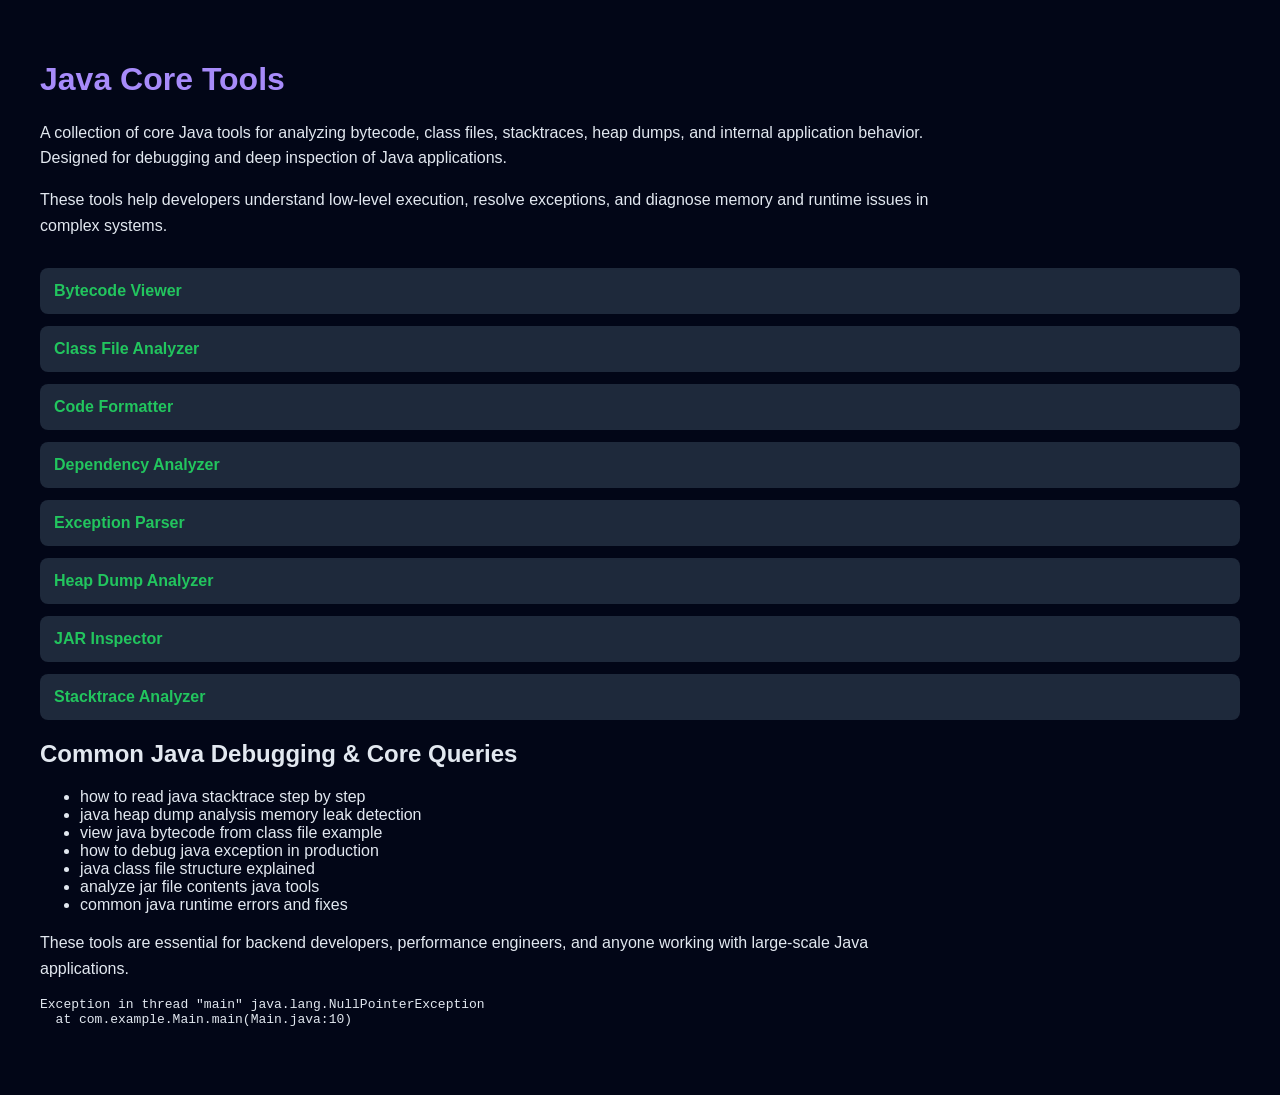
==== index.html @ e206b349 "Initial commit" ====
<!DOCTYPE html>
<html lang="en">
<head>
  <meta charset="UTF-8">
  <title>Java Core Tools – Bytecode, Stacktrace & Debugging Analysis</title>
  <meta name="viewport" content="width=device-width, initial-scale=1.0">

  <!-- Google verification -->
  <meta name="google-site-verification" content="QMAlZVgw_jsHfCVlnfvifbkMZy5CKnLXh7m65vo1kLM" />

  <!-- SEO -->
  <meta name="description" content="Java core tools for analyzing bytecode, class files, stacktraces, heap dumps, dependencies, and debugging exceptions in Java applications.">
  <meta name="keywords" content="java debugging tools, java bytecode viewer, stacktrace analyzer java, heap dump analyzer java, java jar inspector, java exception parser">

  <!-- AdSense -->
  <meta name="google-adsense-account" content="ca-pub-XXXXXXXXXXXXXXXX">

  <!-- Open Graph -->
  <meta property="og:title" content="Java Core Tools – Debugging & Internal Analysis">
  <meta property="og:description" content="Analyze Java bytecode, stacktraces, heap dumps, and exceptions.">
  <meta property="og:type" content="website">

  <style>
    body {
      font-family: Arial, sans-serif;
      background: #020617;
      color: #e2e8f0;
      margin: 0;
      padding: 40px;
    }
    h1 {
      color: #a78bfa;
    }
    p {
      max-width: 900px;
      line-height: 1.6;
    }
    .tools {
      margin-top: 30px;
    }
    .tool {
      background: #1e293b;
      padding: 14px;
      margin-bottom: 12px;
      border-radius: 8px;
      transition: 0.2s;
    }
    .tool:hover {
      background: #334155;
    }
    a {
      color: #22c55e;
      text-decoration: none;
      font-weight: bold;
    }
    a:hover {
      text-decoration: underline;
    }
  </style>
</head>
<body>

  <h1>Java Core Tools</h1>

  <p>
    A collection of core Java tools for analyzing bytecode, class files, stacktraces,
    heap dumps, and internal application behavior. Designed for debugging and deep inspection
    of Java applications.
  </p>

  <p>
    These tools help developers understand low-level execution, resolve exceptions,
    and diagnose memory and runtime issues in complex systems.
  </p>

  <div class="tools">

    <div class="tool"><a href="./java_bytecode_viewer/">Bytecode Viewer</a></div>
    <div class="tool"><a href="./java_class_file_analyzer/">Class File Analyzer</a></div>
    <div class="tool"><a href="./java_code_formatter/">Code Formatter</a></div>
    <div class="tool"><a href="./java_dependency_analyzer/">Dependency Analyzer</a></div>
    <div class="tool"><a href="./java_exception_parser/">Exception Parser</a></div>
    <div class="tool"><a href="./java_heap_dump_analyzer/">Heap Dump Analyzer</a></div>
    <div class="tool"><a href="./java_jar_inspector/">JAR Inspector</a></div>
    <div class="tool"><a href="./java_stacktrace_analyzer/">Stacktrace Analyzer</a></div>

  </div>

  <!-- SEO LONG TAIL -->
  <h2>Common Java Debugging & Core Queries</h2>

  <ul>
    <li>how to read java stacktrace step by step</li>
    <li>java heap dump analysis memory leak detection</li>
    <li>view java bytecode from class file example</li>
    <li>how to debug java exception in production</li>
    <li>java class file structure explained</li>
    <li>analyze jar file contents java tools</li>
    <li>common java runtime errors and fixes</li>
  </ul>

  <p>
    These tools are essential for backend developers, performance engineers,
    and anyone working with large-scale Java applications.
  </p>

  <!-- snippet SEO -->
  <pre>
Exception in thread "main" java.lang.NullPointerException
  at com.example.Main.main(Main.java:10)
  </pre>

</body>
</html>
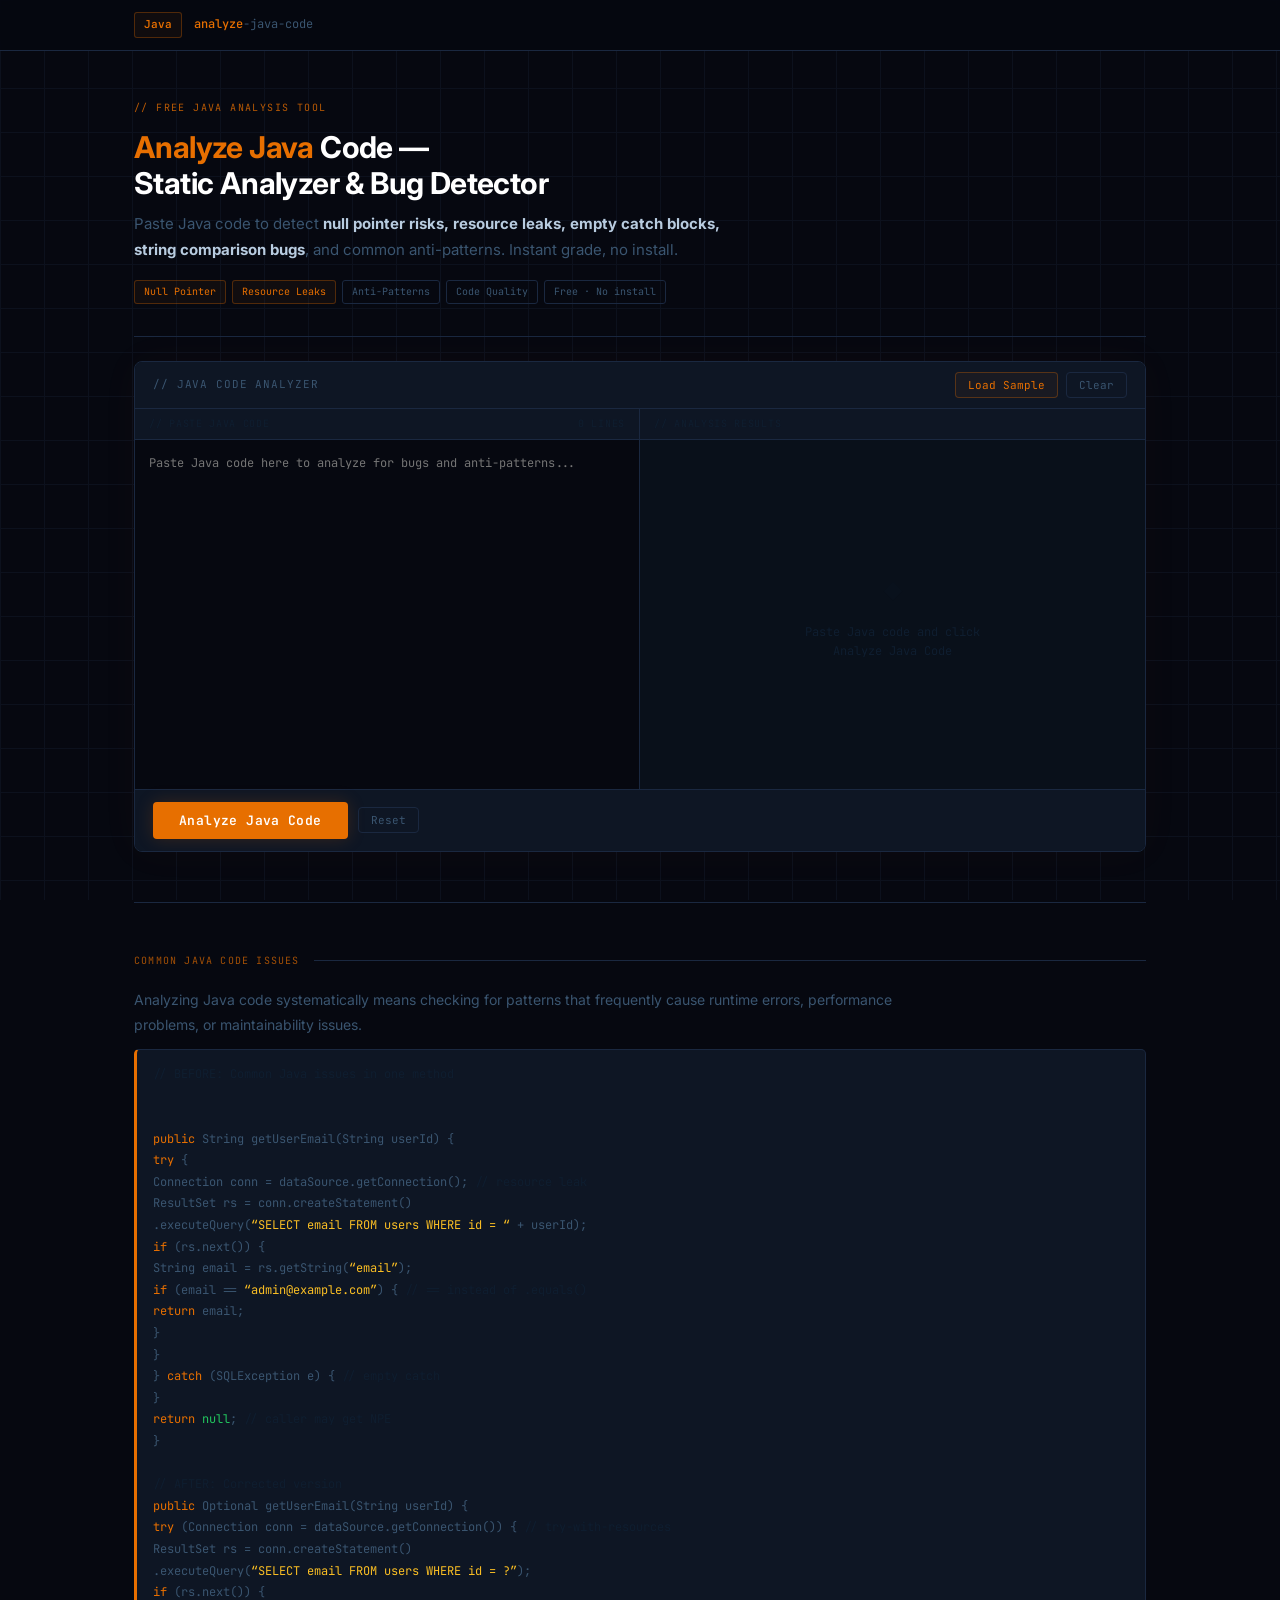
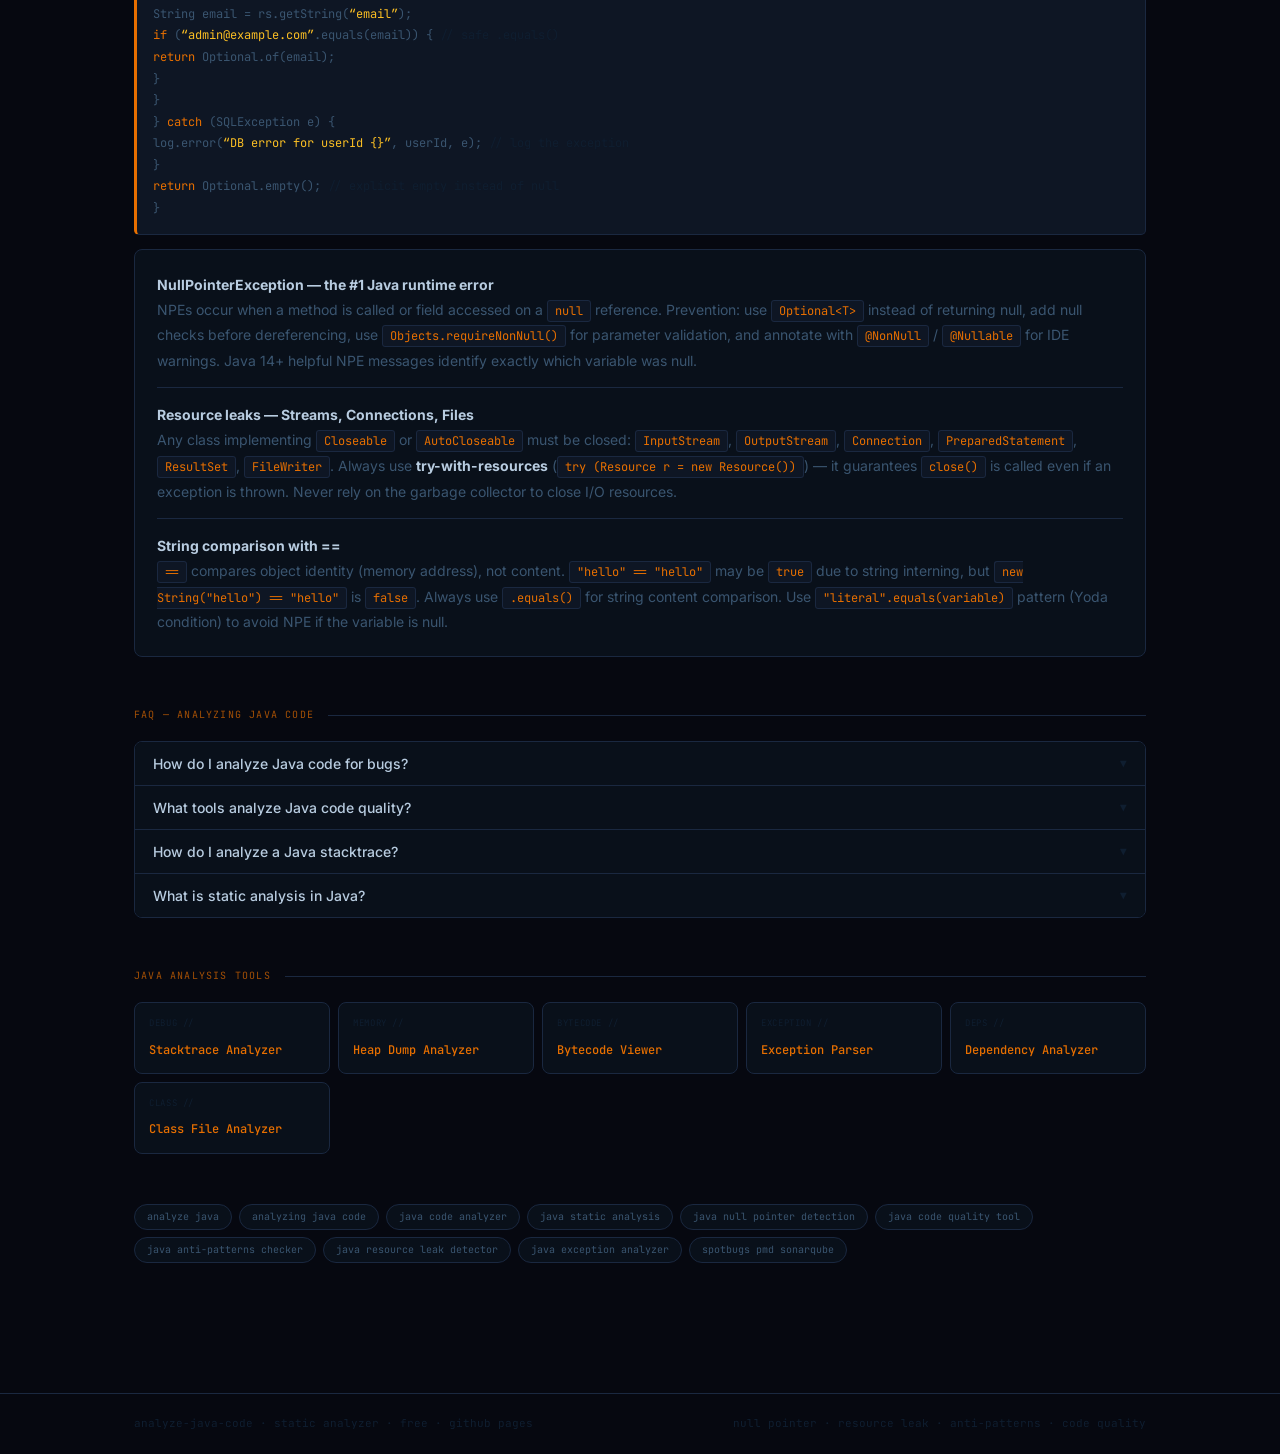
==== commit ed9bd9c0: "Actualizar index.html" ====
--- a/index.html
+++ b/index.html
@@ -1,114 +1,1109 @@
 <!DOCTYPE html>
+
 <html lang="en">
 <head>
-  <meta charset="UTF-8">
-  <title>Java Core Tools – Bytecode, Stacktrace & Debugging Analysis</title>
-  <meta name="viewport" content="width=device-width, initial-scale=1.0">
-
-  <!-- Google verification -->
-  <meta name="google-site-verification" content="QMAlZVgw_jsHfCVlnfvifbkMZy5CKnLXh7m65vo1kLM" />
-
-  <!-- SEO -->
-  <meta name="description" content="Java core tools for analyzing bytecode, class files, stacktraces, heap dumps, dependencies, and debugging exceptions in Java applications.">
-  <meta name="keywords" content="java debugging tools, java bytecode viewer, stacktrace analyzer java, heap dump analyzer java, java jar inspector, java exception parser">
-
-  <!-- AdSense -->
-  <meta name="google-adsense-account" content="ca-pub-XXXXXXXXXXXXXXXX">
-
-  <!-- Open Graph -->
-  <meta property="og:title" content="Java Core Tools – Debugging & Internal Analysis">
-  <meta property="og:description" content="Analyze Java bytecode, stacktraces, heap dumps, and exceptions.">
-  <meta property="og:type" content="website">
-
-  <style>
-    body {
-      font-family: Arial, sans-serif;
-      background: #020617;
-      color: #e2e8f0;
-      margin: 0;
-      padding: 40px;
+<meta charset="UTF-8">
+<meta name="viewport" content="width=device-width, initial-scale=1.0">
+<meta name="google-site-verification" content="PkLa_ViOo6FAHpvh8SacceMb95o9tePRdrqLNBz9X1M" />
+<meta name="robots" content="index, follow">
+
+<title>Analyze Java Code – Free Java Static Code Analyzer &amp; Debugger Tool</title>
+
+<meta name="description" content="Free Java code analyzer. Paste Java code to detect null pointer risks, resource leaks, common anti-patterns, missing exception handling, and code quality issues. Instant analysis, no install required.">
+
+<meta name="keywords" content="analyze java, analyzing java code, java code analyzer, java static analysis tool, java code quality checker, java null pointer detection, java anti-patterns, java code review tool, java exception analyzer, java stacktrace analyzer">
+
+<link rel="canonical" href="https://franrivalbigprojects.github.io/java-core-tools/">
+
+<meta property="og:title" content="Analyze Java Code – Free Java Static Analyzer">
+<meta property="og:description" content="Paste Java code to detect null pointer risks, resource leaks, missing exception handling, and anti-patterns. Free, no install.">
+<meta property="og:type" content="website">
+
+<link rel="preconnect" href="https://fonts.googleapis.com">
+<link rel="preconnect" href="https://fonts.gstatic.com" crossorigin>
+<link href="https://fonts.googleapis.com/css2?family=JetBrains+Mono:wght@400;500;600&family=Inter:wght@400;500;600;700&display=swap" rel="stylesheet">
+
+<style>
+:root {
+  --bg: #060810;
+  --surface: #09101a;
+  --surface2: #0e1624;
+  --border: #141e30;
+  --border2: #1a2840;
+  --java: #e76f00;
+  --java-dim: rgba(231,111,0,0.12);
+  --java-dim2: rgba(231,111,0,0.05);
+  --java-glow: rgba(231,111,0,0.18);
+  --green: #22c55e;
+  --green-dim: rgba(34,197,94,0.1);
+  --green-dim2: rgba(34,197,94,0.05);
+  --red: #f87171;
+  --red-dim: rgba(248,113,113,0.1);
+  --yellow: #fbbf24;
+  --yellow-dim: rgba(251,191,36,0.08);
+  --blue: #60a5fa;
+  --blue-dim: rgba(96,165,250,0.08);
+  --text: #b8cce0;
+  --text-muted: #3a5570;
+  --text-dim: #0f1e30;
+  --mono: 'JetBrains Mono', monospace;
+  --sans: 'Inter', sans-serif;
+  --r: 8px;
+}
+
+* { box-sizing: border-box; margin: 0; padding: 0; }
+
+body {
+  font-family: var(--sans);
+  background: var(--bg);
+  color: var(--text);
+  min-height: 100vh;
+  line-height: 1.6;
+}
+
+body::after {
+  content: "";
+  position: fixed;
+  inset: 0;
+  background-image:
+    linear-gradient(var(--border) 1px, transparent 1px),
+    linear-gradient(90deg, var(--border) 1px, transparent 1px);
+  background-size: 44px 44px;
+  opacity: 0.45;
+  pointer-events: none;
+  z-index: 0;
+}
+
+header {
+  border-bottom: 1px solid var(--border2);
+  position: sticky;
+  top: 0;
+  z-index: 100;
+  background: rgba(6,8,16,0.96);
+  backdrop-filter: blur(12px);
+}
+
+.header-inner {
+  max-width: 1060px;
+  margin: 0 auto;
+  padding: 0 24px;
+  height: 50px;
+  display: flex;
+  align-items: center;
+  gap: 12px;
+  position: relative;
+  z-index: 1;
+}
+
+.logo-pill {
+  font-family: var(--mono);
+  font-size: 11px;
+  font-weight: 600;
+  color: var(--java);
+  background: var(--java-dim2);
+  border: 1px solid rgba(231,111,0,0.3);
+  border-radius: 3px;
+  padding: 3px 9px;
+}
+
+.logo-text {
+  font-family: var(--mono);
+  font-size: 12px;
+  color: var(--text-muted);
+}
+
+.logo-text strong { color: var(--java); font-weight: 500; }
+
+.wrapper {
+  max-width: 1060px;
+  margin: 0 auto;
+  padding: 0 24px 80px;
+  position: relative;
+  z-index: 1;
+}
+
+/* HERO */
+.hero {
+  padding: 48px 0 32px;
+  border-bottom: 1px solid var(--border2);
+  margin-bottom: 24px;
+}
+
+.hero-eyebrow {
+  font-family: var(--mono);
+  font-size: 10px;
+  letter-spacing: 0.14em;
+  text-transform: uppercase;
+  color: var(--java);
+  margin-bottom: 12px;
+  opacity: 0.8;
+}
+
+h1 {
+  font-size: clamp(22px, 3.2vw, 30px);
+  font-weight: 700;
+  color: #fff;
+  margin-bottom: 10px;
+  letter-spacing: -0.02em;
+  line-height: 1.2;
+}
+
+h1 em { font-style: normal; color: var(--java); }
+
+.hero-sub {
+  font-size: 15px;
+  color: var(--text-muted);
+  max-width: 620px;
+  line-height: 1.75;
+  margin-bottom: 16px;
+}
+
+.hero-sub strong { color: var(--text); }
+
+.pill-row { display: flex; flex-wrap: wrap; gap: 6px; }
+
+.pill {
+  font-family: var(--mono);
+  font-size: 10px;
+  padding: 3px 9px;
+  border-radius: 3px;
+  border: 1px solid;
+}
+
+.pill-j  { color: var(--java); background: var(--java-dim2); border-color: rgba(231,111,0,0.3); }
+.pill-dim { color: var(--text-muted); border-color: var(--border2); }
+
+/* TOOL */
+.tool-shell {
+  background: var(--surface);
+  border: 1px solid var(--border2);
+  border-radius: var(--r);
+  overflow: hidden;
+  margin-bottom: 18px;
+  box-shadow: 0 0 40px rgba(231,111,0,0.04);
+}
+
+.tool-topbar {
+  background: var(--surface2);
+  border-bottom: 1px solid var(--border2);
+  padding: 10px 18px;
+  display: flex;
+  align-items: center;
+  justify-content: space-between;
+  flex-wrap: wrap;
+  gap: 8px;
+}
+
+.topbar-label {
+  font-family: var(--mono);
+  font-size: 11px;
+  color: var(--text-muted);
+  text-transform: uppercase;
+  letter-spacing: 0.08em;
+}
+
+.btn-sm {
+  font-family: var(--mono);
+  font-size: 11px;
+  padding: 5px 12px;
+  border-radius: 4px;
+  cursor: pointer;
+  border: 1px solid;
+  transition: opacity 0.15s;
+  background: transparent;
+}
+
+.btn-sm:hover { opacity: 0.75; }
+.btn-ghost { color: var(--text-muted); border-color: var(--border2); }
+.btn-java  { color: var(--java); border-color: rgba(231,111,0,0.3); background: var(--java-dim2); }
+
+/* SPLIT */
+.editor-split {
+  display: grid;
+  grid-template-columns: 1fr 1fr;
+  min-height: 380px;
+}
+
+.pane-left {
+  border-right: 1px solid var(--border2);
+  display: flex;
+  flex-direction: column;
+}
+
+.pane-head {
+  font-family: var(--mono);
+  font-size: 10px;
+  text-transform: uppercase;
+  letter-spacing: 0.07em;
+  color: var(--text-dim);
+  padding: 7px 14px;
+  border-bottom: 1px solid var(--border2);
+  background: var(--surface2);
+  display: flex;
+  justify-content: space-between;
+}
+
+.java-textarea {
+  flex: 1;
+  width: 100%;
+  min-height: 330px;
+  padding: 14px;
+  font-family: var(--mono);
+  font-size: 12px;
+  line-height: 1.65;
+  background: var(--bg);
+  border: none;
+  color: var(--text);
+  resize: none;
+  tab-size: 4;
+}
+
+.java-textarea:focus { outline: none; }
+
+.pane-right {
+  display: flex;
+  flex-direction: column;
+  overflow: hidden;
+}
+
+#resultsPane {
+  flex: 1;
+  padding: 12px;
+  overflow-y: auto;
+  min-height: 330px;
+}
+
+.idle-msg {
+  display: flex;
+  flex-direction: column;
+  align-items: center;
+  justify-content: center;
+  height: 100%;
+  min-height: 300px;
+  font-family: var(--mono);
+  font-size: 12px;
+  color: var(--text-dim);
+  text-align: center;
+  gap: 8px;
+}
+
+/* ACTION BAR */
+.action-bar {
+  padding: 12px 18px;
+  border-top: 1px solid var(--border2);
+  background: var(--surface2);
+  display: flex;
+  gap: 10px;
+  align-items: center;
+}
+
+.btn-analyze {
+  padding: 10px 26px;
+  font-family: var(--mono);
+  font-size: 13px;
+  font-weight: 600;
+  background: var(--java);
+  color: #fff;
+  border: none;
+  border-radius: 4px;
+  cursor: pointer;
+  letter-spacing: 0.03em;
+  transition: opacity 0.15s, box-shadow 0.15s;
+  box-shadow: 0 0 18px var(--java-glow);
+}
+
+.btn-analyze:hover { opacity: 0.87; box-shadow: 0 0 26px rgba(231,111,0,0.32); }
+
+/* SCORE */
+.score-banner {
+  display: flex;
+  align-items: center;
+  gap: 14px;
+  background: var(--bg);
+  border: 1px solid var(--border2);
+  border-radius: var(--r);
+  padding: 12px 14px;
+  margin-bottom: 10px;
+}
+
+.score-grade {
+  font-family: var(--mono);
+  font-size: 28px;
+  font-weight: 600;
+  width: 40px;
+  text-align: center;
+  flex-shrink: 0;
+}
+
+.score-meta strong { display: block; font-size: 13px; color: #fff; margin-bottom: 2px; }
+.score-meta span   { font-family: var(--mono); font-size: 11px; color: var(--text-muted); }
+
+.stat-chips { display: flex; gap: 6px; flex-wrap: wrap; margin-bottom: 10px; }
+
+.sch {
+  background: var(--bg);
+  border: 1px solid var(--border2);
+  border-radius: 4px;
+  padding: 6px 10px;
+  text-align: center;
+  min-width: 56px;
+}
+
+.sch-num { font-family: var(--mono); font-size: 16px; font-weight: 600; line-height: 1; display: block; margin-bottom: 2px; }
+.sch-lbl { font-family: var(--mono); font-size: 9px; color: var(--text-dim); text-transform: uppercase; letter-spacing: 0.07em; }
+
+/* FINDINGS */
+.finding {
+  background: var(--bg);
+  border: 1px solid var(--border2);
+  border-left: 3px solid;
+  border-radius: 0 var(--r) var(--r) 0;
+  padding: 9px 12px;
+  margin-bottom: 6px;
+  font-family: var(--mono);
+  font-size: 11px;
+}
+
+.f-error   { border-left-color: var(--red); }
+.f-warning { border-left-color: var(--yellow); }
+.f-info    { border-left-color: var(--blue); }
+.f-pass    { border-left-color: var(--green); }
+
+.f-head { display: flex; align-items: center; gap: 7px; margin-bottom: 3px; }
+
+.f-badge {
+  font-size: 9px;
+  padding: 1px 6px;
+  border-radius: 2px;
+  border: 1px solid;
+  text-transform: uppercase;
+  letter-spacing: 0.04em;
+}
+
+.fb-error   { color: var(--red);    background: var(--red-dim);   border-color: rgba(248,113,113,0.2); }
+.fb-warning { color: var(--yellow); background: var(--yellow-dim);border-color: rgba(251,191,36,0.2); }
+.fb-info    { color: var(--blue);   background: var(--blue-dim);  border-color: rgba(96,165,250,0.2); }
+.fb-pass    { color: var(--green);  background: var(--green-dim2);border-color: rgba(34,197,94,0.2); }
+
+.f-title { font-weight: 600; color: var(--text); font-size: 11px; }
+.f-body  { color: var(--text-muted); font-size: 11px; line-height: 1.5; }
+
+/* SECTION */
+hr.divider { border: none; border-top: 1px solid var(--border2); margin: 50px 0; }
+.content-section { margin-bottom: 50px; }
+
+.sec-head {
+  display: flex;
+  align-items: center;
+  gap: 14px;
+  margin-bottom: 18px;
+}
+
+.sec-label {
+  font-family: var(--mono);
+  font-size: 10px;
+  text-transform: uppercase;
+  letter-spacing: 0.12em;
+  color: var(--java);
+  white-space: nowrap;
+  opacity: 0.7;
+}
+
+.sec-rule { flex: 1; height: 1px; background: var(--border2); }
+
+p { font-size: 14px; color: var(--text-muted); line-height: 1.8; margin-bottom: 10px; max-width: 820px; }
+p strong { color: var(--text); }
+
+code {
+  font-family: var(--mono);
+  font-size: 12px;
+  background: var(--surface2);
+  color: var(--java);
+  padding: 2px 7px;
+  border-radius: 3px;
+  border: 1px solid var(--border2);
+}
+
+.code-block {
+  background: var(--surface2);
+  border: 1px solid var(--border2);
+  border-left: 3px solid var(--java);
+  border-radius: 5px;
+  padding: 14px 16px;
+  font-family: var(--mono);
+  font-size: 12px;
+  line-height: 1.8;
+  overflow-x: auto;
+  white-space: pre;
+  margin: 12px 0;
+  color: var(--text-muted);
+}
+
+.ck { color: var(--java); }
+.cs { color: var(--yellow); }
+.cm { color: var(--text-dim); }
+.cg { color: var(--green); }
+
+.dense-block {
+  background: var(--surface);
+  border: 1px solid var(--border2);
+  border-radius: var(--r);
+  padding: 22px;
+  margin-top: 14px;
+}
+
+.dense-block p { margin-bottom: 14px; padding-bottom: 14px; border-bottom: 1px solid var(--border2); max-width: none; }
+.dense-block p:last-child { margin-bottom: 0; padding-bottom: 0; border-bottom: none; }
+
+.faq-list {
+  margin-top: 14px;
+  border: 1px solid var(--border2);
+  border-radius: var(--r);
+  overflow: hidden;
+}
+
+.faq-item { border-bottom: 1px solid var(--border2); }
+.faq-item:last-child { border-bottom: none; }
+
+.faq-q {
+  width: 100%;
+  text-align: left;
+  background: var(--surface);
+  border: none;
+  padding: 13px 18px;
+  font-size: 14px;
+  font-weight: 500;
+  color: var(--text);
+  font-family: var(--sans);
+  cursor: pointer;
+  display: flex;
+  justify-content: space-between;
+  align-items: center;
+  gap: 12px;
+  transition: background 0.15s;
+}
+
+.faq-q:hover { background: var(--java-dim2); }
+.faq-arrow { font-family: var(--mono); font-size: 11px; color: var(--text-dim); transition: transform 0.2s; flex-shrink: 0; }
+.faq-item.open .faq-arrow { transform: rotate(180deg); }
+
+.faq-a {
+  display: none;
+  padding: 0 18px 13px;
+  font-size: 13px;
+  color: var(--text-muted);
+  line-height: 1.75;
+  border-top: 1px solid var(--border2);
+  background: var(--bg);
+}
+
+.faq-item.open .faq-a { display: block; }
+.faq-a code { color: var(--java); background: var(--java-dim2); }
+
+.tools-grid {
+  display: grid;
+  grid-template-columns: repeat(auto-fill, minmax(180px, 1fr));
+  gap: 8px;
+  margin-top: 12px;
+}
+
+.tg-card {
+  background: var(--surface);
+  border: 1px solid var(--border2);
+  border-radius: var(--r);
+  padding: 12px 14px;
+  text-decoration: none;
+  display: block;
+  transition: border-color 0.15s;
+}
+
+.tg-card:hover { border-color: rgba(231,111,0,0.3); }
+.tg-eye  { font-family: var(--mono); font-size: 9px; color: var(--text-dim); text-transform: uppercase; letter-spacing: 0.07em; margin-bottom: 4px; }
+.tg-name { font-family: var(--mono); font-size: 12px; color: var(--java); font-weight: 500; }
+
+.tag-cloud { display: flex; flex-wrap: wrap; gap: 7px; margin-bottom: 50px; }
+
+.tag {
+  font-family: var(--mono);
+  font-size: 10px;
+  color: var(--text-muted);
+  background: var(--surface);
+  border: 1px solid var(--border2);
+  border-radius: 100px;
+  padding: 4px 12px;
+  cursor: default;
+  transition: color 0.15s, border-color 0.15s;
+}
+
+.tag:hover { color: var(--java); border-color: rgba(231,111,0,0.3); }
+
+footer { border-top: 1px solid var(--border2); padding: 20px 0; position: relative; z-index: 1; }
+
+.footer-inner {
+  max-width: 1060px;
+  margin: 0 auto;
+  padding: 0 24px;
+  display: flex;
+  justify-content: space-between;
+  align-items: center;
+  flex-wrap: wrap;
+  gap: 8px;
+}
+
+footer p { font-family: var(--mono); font-size: 11px; color: var(--text-dim); margin: 0; }
+
+@media (max-width: 640px) {
+  .editor-split { grid-template-columns: 1fr; }
+  .pane-left    { border-right: none; border-bottom: 1px solid var(--border2); }
+}
+</style>
+
+<script type="application/ld+json">
+{
+  "@context": "https://schema.org",
+  "@type": "SoftwareApplication",
+  "name": "Java Code Analyzer",
+  "applicationCategory": "DeveloperApplication",
+  "operatingSystem": "Web",
+  "offers": { "@type": "Offer", "price": "0", "priceCurrency": "USD" },
+  "description": "Free Java code analyzer. Paste Java code to detect null pointer risks, resource leaks, missing exception handling, empty catch blocks, string comparison issues, and common Java anti-patterns. Instant analysis, no install required.",
+  "featureList": "Null pointer risk detection, resource leak detection, empty catch block, string comparison issues, magic numbers, raw types, exception handling, code quality score"
+}
+</script>
+
+<script type="application/ld+json">
+{
+  "@context": "https://schema.org",
+  "@type": "FAQPage",
+  "mainEntity": [
+    {
+      "@type": "Question",
+      "name": "How do I analyze Java code for bugs?",
+      "acceptedAnswer": {
+        "@type": "Answer",
+        "text": "Paste your Java code into the analyzer above and click Analyze Java Code. The tool checks for common issues: null pointer risks (calling methods without null checks), resource leaks (streams/connections opened without try-with-resources), empty catch blocks that swallow exceptions, string comparison using == instead of .equals(), raw types (ArrayList instead of ArrayList<T>), and magic numbers. For deeper analysis, use SpotBugs, PMD, or SonarQube."
+      }
+    },
+    {
+      "@type": "Question",
+      "name": "What are the most common Java code quality issues?",
+      "acceptedAnswer": {
+        "@type": "Answer",
+        "text": "Most common Java issues: (1) NullPointerException risk from missing null checks. (2) Resource leaks from Streams, Connections, or Files not closed in finally or try-with-resources. (3) Empty catch blocks that silently swallow exceptions. (4) String comparison with == instead of .equals(). (5) Raw types (using ArrayList without generic parameter). (6) Checked exceptions caught and ignored. (7) Mutable public fields. (8) Not overriding both hashCode() and equals()."
+      }
     }
-    h1 {
-      color: #a78bfa;
+  ]
+}
+</script>
+
+</head>
+
+<body>
+<header>
+  <div class="header-inner">
+    <span class="logo-pill">Java</span>
+    <span class="logo-text"><strong>analyze</strong>-java-code</span>
+  </div>
+</header>
+
+<div class="wrapper">
+
+  <section class="hero">
+    <p class="hero-eyebrow">// Free Java Analysis Tool</p>
+    <h1><em>Analyze Java</em> Code —<br>Static Analyzer &amp; Bug Detector</h1>
+    <p class="hero-sub">
+      Paste Java code to detect <strong>null pointer risks, resource leaks, empty catch blocks, string comparison bugs</strong>, and common anti-patterns. Instant grade, no install.
+    </p>
+    <div class="pill-row">
+      <span class="pill pill-j">Null Pointer</span>
+      <span class="pill pill-j">Resource Leaks</span>
+      <span class="pill pill-dim">Anti-Patterns</span>
+      <span class="pill pill-dim">Code Quality</span>
+      <span class="pill pill-dim">Free · No install</span>
+    </div>
+  </section>
+
+  <!-- TOOL -->
+
+  <div class="tool-shell">
+    <div class="tool-topbar">
+      <span class="topbar-label">// Java Code Analyzer</span>
+      <div style="display:flex;gap:8px;">
+        <button class="btn-sm btn-java" id="sampleBtn">Load Sample</button>
+        <button class="btn-sm btn-ghost" id="clearBtn">Clear</button>
+      </div>
+    </div>
+
+
+<div class="editor-split">
+  <div class="pane-left">
+    <div class="pane-head">
+      <span>// Paste Java code</span>
+      <span id="lineCount">0 lines</span>
+    </div>
+    <textarea class="java-textarea" id="javaInput" spellcheck="false"></textarea>
+  </div>
+  <div class="pane-right">
+    <div class="pane-head"><span>// Analysis results</span></div>
+    <div id="resultsPane">
+      <div class="idle-msg">
+        <span style="font-size:30px;opacity:0.1;">&#9670;</span>
+        <span>Paste Java code and click<br>Analyze Java Code</span>
+      </div>
+    </div>
+  </div>
+</div>
+
+<div class="action-bar">
+  <button class="btn-analyze" id="analyzeBtn">Analyze Java Code</button>
+  <button class="btn-sm btn-ghost" id="clearBtn2">Reset</button>
+  <span id="statusMsg" style="font-family:var(--mono);font-size:11px;color:var(--text-dim);"></span>
+</div>
+
+
+  </div>
+
+  <hr class="divider">
+
+  <!-- GUIDE -->
+
+  <section class="content-section">
+    <div class="sec-head">
+      <span class="sec-label">Common Java code issues</span>
+      <span class="sec-rule"></span>
+    </div>
+    <p>Analyzing Java code systematically means checking for patterns that frequently cause runtime errors, performance problems, or maintainability issues.</p>
+
+
+<div class="code-block"><span class="cm">// BEFORE: Common Java issues in one method</span>
+
+
+<span class="ck">public</span> String getUserEmail(String userId) {
+<span class="ck">try</span> {
+Connection conn = dataSource.getConnection(); <span class="cm">// resource leak</span>
+ResultSet rs = conn.createStatement()
+.executeQuery(<span class="cs">“SELECT email FROM users WHERE id = “</span> + userId);
+<span class="ck">if</span> (rs.next()) {
+String email = rs.getString(<span class="cs">“email”</span>);
+<span class="ck">if</span> (email == <span class="cs">“admin@example.com”</span>) { <span class="cm">// == instead of .equals()</span>
+<span class="ck">return</span> email;
+}
+}
+} <span class="ck">catch</span> (SQLException e) { <span class="cm">// empty catch</span>
+}
+<span class="ck">return</span> <span class="cg">null</span>; <span class="cm">// caller may get NPE</span>
+}
+
+<span class="cm">// AFTER: Corrected version</span>
+<span class="ck">public</span> Optional<String> getUserEmail(String userId) {
+<span class="ck">try</span> (Connection conn = dataSource.getConnection()) { <span class="cm">// try-with-resources</span>
+ResultSet rs = conn.createStatement()
+.executeQuery(<span class="cs">“SELECT email FROM users WHERE id = ?”</span>);
+<span class="ck">if</span> (rs.next()) {
+String email = rs.getString(<span class="cs">“email”</span>);
+<span class="ck">if</span> (<span class="cs">“admin@example.com”</span>.equals(email)) { <span class="cm">// safe .equals()</span>
+<span class="ck">return</span> Optional.of(email);
+}
+}
+} <span class="ck">catch</span> (SQLException e) {
+log.error(<span class="cs">“DB error for userId {}”</span>, userId, e); <span class="cm">// log the exception</span>
+}
+<span class="ck">return</span> Optional.empty(); <span class="cm">// explicit empty instead of null</span>
+}</div>
+
+
+<div class="dense-block">
+  <p><strong>NullPointerException — the #1 Java runtime error</strong><br>
+  NPEs occur when a method is called or field accessed on a <code>null</code> reference. Prevention: use <code>Optional&lt;T&gt;</code> instead of returning null, add null checks before dereferencing, use <code>Objects.requireNonNull()</code> for parameter validation, and annotate with <code>@NonNull</code> / <code>@Nullable</code> for IDE warnings. Java 14+ helpful NPE messages identify exactly which variable was null.</p>
+  <p><strong>Resource leaks — Streams, Connections, Files</strong><br>
+  Any class implementing <code>Closeable</code> or <code>AutoCloseable</code> must be closed: <code>InputStream</code>, <code>OutputStream</code>, <code>Connection</code>, <code>PreparedStatement</code>, <code>ResultSet</code>, <code>FileWriter</code>. Always use <strong>try-with-resources</strong> (<code>try (Resource r = new Resource())</code>) — it guarantees <code>close()</code> is called even if an exception is thrown. Never rely on the garbage collector to close I/O resources.</p>
+  <p><strong>String comparison with ==</strong><br>
+  <code>==</code> compares object identity (memory address), not content. <code>"hello" == "hello"</code> may be <code>true</code> due to string interning, but <code>new String("hello") == "hello"</code> is <code>false</code>. Always use <code>.equals()</code> for string content comparison. Use <code>"literal".equals(variable)</code> pattern (Yoda condition) to avoid NPE if the variable is null.</p>
+</div>
+
+  </section>
+
+  <!-- FAQ -->
+
+  <section class="content-section">
+    <div class="sec-head">
+      <span class="sec-label">FAQ — Analyzing Java code</span>
+      <span class="sec-rule"></span>
+    </div>
+    <div class="faq-list">
+      <div class="faq-item">
+        <button class="faq-q" onclick="toggleFaq(this)">How do I analyze Java code for bugs?<span class="faq-arrow">&#9660;</span></button>
+        <div class="faq-a">Paste Java code into the analyzer above. The tool checks for: null pointer risks (methods called without null checks), resource leaks (streams not in try-with-resources), empty catch blocks, string comparison with == instead of .equals(), raw types, and magic numbers. For production code, combine with IDE static analysis (IntelliJ inspections, Eclipse warnings), <strong>SpotBugs</strong>, <strong>PMD</strong>, or <strong>SonarQube</strong>.</div>
+      </div>
+      <div class="faq-item">
+        <button class="faq-q" onclick="toggleFaq(this)">What tools analyze Java code quality?<span class="faq-arrow">&#9660;</span></button>
+        <div class="faq-a"><strong>SpotBugs</strong> — detects bug patterns (null dereferences, resource leaks, incorrect thread usage). <strong>PMD</strong> — enforces coding standards, detects copy-paste code. <strong>Checkstyle</strong> — code formatting and style rules. <strong>SonarQube/SonarLint</strong> — comprehensive quality platform with security rules. <strong>IntelliJ IDEA</strong> built-in inspections — real-time analysis. <strong>Error Prone</strong> (Google) — compile-time bug detection as an annotation processor. This tool provides quick pattern-based analysis without any setup.</div>
+      </div>
+      <div class="faq-item">
+        <button class="faq-q" onclick="toggleFaq(this)">How do I analyze a Java stacktrace?<span class="faq-arrow">&#9660;</span></button>
+        <div class="faq-a">Read from top to bottom: the first line shows the exception type and message. Lines starting with "at" show the call stack from most recent (top) to oldest (bottom). Find the first line referencing your code (not JDK/library code) — that's where the error originated. The format is <code>at package.ClassName.methodName(FileName.java:lineNumber)</code>. For chained exceptions, look for "Caused by:" lines which show the root cause. Use the stacktrace analyzer subpage for detailed parsing.</div>
+      </div>
+      <div class="faq-item">
+        <button class="faq-q" onclick="toggleFaq(this)">What is static analysis in Java?<span class="faq-arrow">&#9660;</span></button>
+        <div class="faq-a">Static analysis examines Java source code or bytecode without executing it, looking for patterns that indicate bugs, security vulnerabilities, or style violations. It differs from runtime analysis (profilers, heap dump analysis) which requires running the program. Tools like SpotBugs analyze bytecode; PMD and Checkstyle analyze source code. This analyzer uses pattern matching on source code text — a lightweight form of static analysis. Full static analysis requires a complete parse tree (AST).</div>
+      </div>
+    </div>
+  </section>
+
+  <!-- TOOLS -->
+
+  <section class="content-section">
+    <div class="sec-head">
+      <span class="sec-label">Java analysis tools</span>
+      <span class="sec-rule"></span>
+    </div>
+    <div class="tools-grid">
+      <a href="java_stacktrace_analyzer/" class="tg-card"><p class="tg-eye">debug //</p><span class="tg-name">Stacktrace Analyzer</span></a>
+      <a href="java_heap_dump_analyzer/" class="tg-card"><p class="tg-eye">memory //</p><span class="tg-name">Heap Dump Analyzer</span></a>
+      <a href="java_bytecode_viewer/" class="tg-card"><p class="tg-eye">bytecode //</p><span class="tg-name">Bytecode Viewer</span></a>
+      <a href="java_exception_parser/" class="tg-card"><p class="tg-eye">exception //</p><span class="tg-name">Exception Parser</span></a>
+      <a href="java_dependency_analyzer/" class="tg-card"><p class="tg-eye">deps //</p><span class="tg-name">Dependency Analyzer</span></a>
+      <a href="java_class_file_analyzer/" class="tg-card"><p class="tg-eye">class //</p><span class="tg-name">Class File Analyzer</span></a>
+    </div>
+  </section>
+
+  <div class="tag-cloud">
+    <span class="tag">analyze java</span>
+    <span class="tag">analyzing java code</span>
+    <span class="tag">java code analyzer</span>
+    <span class="tag">java static analysis</span>
+    <span class="tag">java null pointer detection</span>
+    <span class="tag">java code quality tool</span>
+    <span class="tag">java anti-patterns checker</span>
+    <span class="tag">java resource leak detector</span>
+    <span class="tag">java exception analyzer</span>
+    <span class="tag">spotbugs pmd sonarqube</span>
+  </div>
+
+</div>
+
+<footer>
+  <div class="footer-inner">
+    <p>analyze-java-code &middot; static analyzer &middot; free &middot; github pages</p>
+    <p>null pointer &middot; resource leak &middot; anti-patterns &middot; code quality</p>
+  </div>
+</footer>
+
+<script>
+// ─── ANALYSIS RULES ───
+var RULES = [
+  {
+    id: 'null_deref',
+    level: 'error',
+    title: 'Potential NullPointerException',
+    check: function(code) {
+      var lines = code.split('\n');
+      var hits = [];
+      lines.forEach(function(line, i) {
+        var t = line.trim();
+        if (/\w+\.\w+\(/.test(t) && !/\/\//.test(t.substring(0, t.search(/\w+\.\w+\(/)))) {
+          if (/=\s*null\b/.test(lines.slice(Math.max(0, i - 6), i).join('\n')) ||
+              /return null/.test(lines.slice(0, i).join('\n'))) {
+            hits.push(i + 1);
+          }
+        }
+      });
+      return hits.length > 0
+        ? 'Possible null dereference detected near line(s) ' + hits.slice(0, 3).join(', ') + '. Use Optional<T> or null checks before method calls.'
+        : null;
     }
-    p {
-      max-width: 900px;
-      line-height: 1.6;
+  },
+  {
+    id: 'empty_catch',
+    level: 'error',
+    title: 'Empty catch block — exception swallowed',
+    check: function(code) {
+      return /catch\s*\([^)]+\)\s*\{[\s\n]*\}/.test(code)
+        ? 'Empty catch block found. Silently ignoring exceptions hides bugs. At minimum log the exception: log.error("msg", e) or throw new RuntimeException(e).'
+        : null;
     }
-    .tools {
-      margin-top: 30px;
+  },
+  {
+    id: 'string_eq',
+    level: 'error',
+    title: 'String comparison with == (use .equals())',
+    check: function(code) {
+      if (/==\s*"[^"]*"/.test(code) || /"[^"]*"\s*==/.test(code) ||
+          /!=\s*"[^"]*"/.test(code)) {
+        return 'String compared with == or != found. Use .equals() for content comparison. "literal".equals(variable) avoids NPE if variable is null.';
+      }
+      return null;
     }
-    .tool {
-      background: #1e293b;
-      padding: 14px;
-      margin-bottom: 12px;
-      border-radius: 8px;
-      transition: 0.2s;
+  },
+  {
+    id: 'resource_leak',
+    level: 'error',
+    title: 'Potential resource leak — use try-with-resources',
+    check: function(code) {
+      var hasResource = /new\s+(FileInputStream|FileOutputStream|BufferedReader|BufferedWriter|InputStreamReader|OutputStreamWriter|FileReader|FileWriter|Connection|Statement|PreparedStatement|ResultSet|Socket|ServerSocket|HttpURLConnection|ZipInputStream|GZIPInputStream)\s*\(/.test(code);
+      var hasTwr = /try\s*\(/.test(code);
+      if (hasResource && !hasTwr) {
+        return 'Closeable resource created without try-with-resources. Wrap in try (Resource r = new Resource()) { } to guarantee close() is called even on exceptions.';
+      }
+      return null;
     }
-    .tool:hover {
-      background: #334155;
+  },
+  {
+    id: 'raw_types',
+    level: 'warning',
+    title: 'Raw type usage detected',
+    check: function(code) {
+      if (/\b(ArrayList|HashMap|HashSet|LinkedList|TreeMap|TreeSet|LinkedHashMap|List|Map|Set|Collection|Iterator|Comparator|Optional)\s+\w+\s*=/.test(code) &&
+          !/\b(ArrayList|HashMap|HashSet|LinkedList|TreeMap|TreeSet|LinkedHashMap|List|Map|Set|Collection|Iterator|Comparator|Optional)\s*</.test(code)) {
+        return 'Raw type usage detected. Use parameterized types: ArrayList<String> instead of ArrayList. Raw types bypass generic type checking.';
+      }
+      return null;
     }
-    a {
-      color: #22c55e;
-      text-decoration: none;
-      font-weight: bold;
+  },
+  {
+    id: 'print_debug',
+    level: 'warning',
+    title: 'System.out.println in production code',
+    check: function(code) {
+      var count = (code.match(/System\.out\.print/g) || []).length;
+      if (count > 0) {
+        return count + ' System.out.print call(s) found. Use a logging framework (SLF4J, Log4j2, java.util.logging) instead of stdout for production code.';
+      }
+      return null;
     }
-    a:hover {
-      text-decoration: underline;
+  },
+  {
+    id: 'magic_numbers',
+    level: 'warning',
+    title: 'Magic numbers detected',
+    check: function(code) {
+      var lines = code.split('\n');
+      var hits = 0;
+      lines.forEach(function(line) {
+        var t = line.trim();
+        if (!t.startsWith('//') && !t.startsWith('*')) {
+          var nums = t.match(/[^a-zA-Z0-9_.]\d{2,}[^a-zA-Z0-9_.]/g);
+          if (nums && nums.length > 0) hits++;
+        }
+      });
+      if (hits >= 3) {
+        return hits + ' line(s) with numeric literals. Consider extracting to named constants: private static final int MAX_RETRY = 3;';
+      }
+      return null;
     }
-  </style>
-</head>
-<body>
-
-  <h1>Java Core Tools</h1>
-
-  <p>
-    A collection of core Java tools for analyzing bytecode, class files, stacktraces,
-    heap dumps, and internal application behavior. Designed for debugging and deep inspection
-    of Java applications.
-  </p>
-
-  <p>
-    These tools help developers understand low-level execution, resolve exceptions,
-    and diagnose memory and runtime issues in complex systems.
-  </p>
-
-  <div class="tools">
-
-    <div class="tool"><a href="./java_bytecode_viewer/">Bytecode Viewer</a></div>
-    <div class="tool"><a href="./java_class_file_analyzer/">Class File Analyzer</a></div>
-    <div class="tool"><a href="./java_code_formatter/">Code Formatter</a></div>
-    <div class="tool"><a href="./java_dependency_analyzer/">Dependency Analyzer</a></div>
-    <div class="tool"><a href="./java_exception_parser/">Exception Parser</a></div>
-    <div class="tool"><a href="./java_heap_dump_analyzer/">Heap Dump Analyzer</a></div>
-    <div class="tool"><a href="./java_jar_inspector/">JAR Inspector</a></div>
-    <div class="tool"><a href="./java_stacktrace_analyzer/">Stacktrace Analyzer</a></div>
-
-  </div>
-
-  <!-- SEO LONG TAIL -->
-  <h2>Common Java Debugging & Core Queries</h2>
-
-  <ul>
-    <li>how to read java stacktrace step by step</li>
-    <li>java heap dump analysis memory leak detection</li>
-    <li>view java bytecode from class file example</li>
-    <li>how to debug java exception in production</li>
-    <li>java class file structure explained</li>
-    <li>analyze jar file contents java tools</li>
-    <li>common java runtime errors and fixes</li>
-  </ul>
-
-  <p>
-    These tools are essential for backend developers, performance engineers,
-    and anyone working with large-scale Java applications.
-  </p>
-
-  <!-- snippet SEO -->
-  <pre>
-Exception in thread "main" java.lang.NullPointerException
-  at com.example.Main.main(Main.java:10)
-  </pre>
+  },
+  {
+    id: 'catch_exception',
+    level: 'warning',
+    title: 'Catching generic Exception or Throwable',
+    check: function(code) {
+      if (/catch\s*\(\s*(Exception|Throwable)\s+/.test(code)) {
+        return 'Catching Exception or Throwable is too broad and may mask unexpected errors. Catch specific exception types unless you have a good reason to catch all.';
+      }
+      return null;
+    }
+  },
+  {
+    id: 'todo_fixme',
+    level: 'info',
+    title: 'TODO / FIXME comments found',
+    check: function(code) {
+      var todos = (code.match(/\b(TODO|FIXME|HACK|XXX)\b/g) || []).length;
+      if (todos > 0) {
+        return todos + ' TODO/FIXME comment(s) found. Track these as issues — uncommitted TODOs often accumulate in production code.';
+      }
+      return null;
+    }
+  },
+  {
+    id: 'has_tests',
+    level: 'info',
+    title: 'No test annotations detected',
+    check: function(code) {
+      if (!/@Test\b/.test(code) && !/@ParameterizedTest/.test(code) && code.length > 200) {
+        return 'No @Test annotations found. Consider adding JUnit 5 tests. High-quality Java code has tests covering happy path, null inputs, and boundary conditions.';
+      }
+      return null;
+    }
+  }
+];
+
+// ─── DOM HELPERS ───
+function el(tag, cls, text) {
+  var e = document.createElement(tag);
+  if (cls) e.className = cls;
+  if (text !== undefined) e.textContent = text;
+  return e;
+}
+
+function makeFinding(level, title, body) {
+  var lvlMap = { error: 'f-error', warning: 'f-warning', info: 'f-info', pass: 'f-pass' };
+  var bMap   = { error: 'fb-error', warning: 'fb-warning', info: 'fb-info', pass: 'fb-pass' };
+  var lMap   = { error: 'ERROR', warning: 'WARNING', info: 'INFO', pass: 'PASS' };
+  var card = el('div', 'finding ' + (lvlMap[level] || 'f-info'));
+  var head = el('div', 'f-head');
+  head.appendChild(el('span', 'f-badge ' + (bMap[level] || 'fb-info'), lMap[level] || 'INFO'));
+  head.appendChild(el('span', 'f-title', title));
+  card.appendChild(head);
+  if (body) card.appendChild(el('div', 'f-body', body));
+  return card;
+}
+
+function gradeFromFindings(errors, warnings) {
+  var score = 100 - errors * 20 - warnings * 8;
+  score = Math.max(5, Math.min(100, score));
+  if (score >= 90) return { grade: 'A', label: 'Excellent', color: 'var(--green)' };
+  if (score >= 75) return { grade: 'B', label: 'Good',      color: 'var(--blue)' };
+  if (score >= 55) return { grade: 'C', label: 'Moderate',  color: 'var(--yellow)' };
+  if (score >= 35) return { grade: 'D', label: 'Poor',      color: 'var(--java)' };
+  return { grade: 'F', label: 'Critical issues', color: 'var(--red)' };
+}
+
+// ─── ANALYZE ───
+function runAnalysis() {
+  var code = document.getElementById('javaInput').value.trim();
+  var status = document.getElementById('statusMsg');
+
+  if (!code) {
+    status.textContent = 'Paste Java code first.';
+    status.style.color = 'var(--yellow)';
+    return;
+  }
+
+  var findings = [];
+  RULES.forEach(function(rule) {
+    var result = rule.check(code);
+    if (result) {
+      findings.push({ level: rule.level, title: rule.title, body: result });
+    }
+  });
+
+  var errors   = findings.filter(function(f) { return f.level === 'error'; }).length;
+  var warnings = findings.filter(function(f) { return f.level === 'warning'; }).length;
+  var infos    = findings.filter(function(f) { return f.level === 'info'; }).length;
+  var grade    = gradeFromFindings(errors, warnings);
+
+  if (errors === 0 && warnings === 0) {
+    findings.push({ level: 'pass', title: 'No common issues detected', body: 'Code passes all pattern-based checks. For comprehensive analysis consider SpotBugs, PMD, or SonarLint.' });
+  }
+
+  var pane = document.getElementById('resultsPane');
+  pane.innerHTML = '';
+
+  // Score banner
+  var banner = el('div', 'score-banner');
+  banner.style.borderColor = grade.color;
+  var gradeEl = el('div', 'score-grade', grade.grade);
+  gradeEl.style.color = grade.color;
+  var meta = el('div', 'score-meta');
+  var ms = el('strong', null, 'Grade ' + grade.grade + ': ' + grade.label);
+  ms.style.color = grade.color;
+  meta.appendChild(ms);
+  meta.appendChild(el('span', null, errors + ' error(s) · ' + warnings + ' warning(s) · ' + infos + ' info'));
+  banner.appendChild(gradeEl);
+  banner.appendChild(meta);
+  pane.appendChild(banner);
+
+  // Stat chips
+  var chips = el('div', 'stat-chips');
+  function makeChip(val, lbl, color) {
+    var c = el('div', 'sch');
+    var n = el('span', 'sch-num', String(val));
+    n.style.color = color;
+    c.appendChild(n);
+    c.appendChild(el('span', 'sch-lbl', lbl));
+    return c;
+  }
+  chips.appendChild(makeChip(errors,   'Errors',   'var(--red)'));
+  chips.appendChild(makeChip(warnings, 'Warnings', 'var(--yellow)'));
+  chips.appendChild(makeChip(infos,    'Info',     'var(--blue)'));
+  chips.appendChild(makeChip(code.split('\n').length, 'Lines', 'var(--text-muted)'));
+  pane.appendChild(chips);
+
+  findings.forEach(function(f) {
+    pane.appendChild(makeFinding(f.level, f.title, f.body));
+  });
+
+  status.textContent = errors + ' error(s), ' + warnings + ' warning(s).';
+  status.style.color = errors > 0 ? 'var(--red)' : warnings > 0 ? 'var(--yellow)' : 'var(--green)';
+}
+
+// ─── SAMPLE ───
+function loadSample() {
+  var sample = [
+    'import java.sql.*;',
+    'import java.util.ArrayList;',
+    '',
+    'public class UserService {',
+    '    ',
+    '    public String getEmailById(String userId) {',
+    '        // TODO: add input validation',
+    '        Connection conn = null;',
+    '        try {',
+    '            conn = dataSource.getConnection();',
+    '            Statement stmt = conn.createStatement();',
+    '            ResultSet rs = stmt.executeQuery(',
+    '                "SELECT email FROM users WHERE id = " + userId);',
+    '            if (rs.next()) {',
+    '                String email = rs.getString("email");',
+    '                if (email == "admin@company.com") {',
+    '                    return email;',
+    '                }',
+    '            }',
+    '        } catch (Exception e) {',
+    '            // silently ignored',
+    '        }',
+    '        System.out.println("User not found: " + userId);',
+    '        return null;',
+    '    }',
+    '',
+    '    public ArrayList getUserList() {',
+    '        ArrayList users = new ArrayList();',
+    '        // FIXME: implement this',
+    '        return users;',
+    '    }',
+    '}'
+  ].join('\n');
+
+  document.getElementById('javaInput').value = sample;
+  updateLineCount();
+  runAnalysis();
+}
+
+function clearAll() {
+  document.getElementById('javaInput').value = '';
+  document.getElementById('lineCount').textContent = '0 lines';
+  document.getElementById('statusMsg').textContent = '';
+  var pane = document.getElementById('resultsPane');
+  pane.innerHTML = '';
+  var idle = el('div', 'idle-msg');
+  var icon = el('span', null, '\u25c7');
+  icon.style.fontSize = '30px';
+  icon.style.opacity = '0.1';
+  idle.appendChild(icon);
+  idle.appendChild(el('span', null, 'Paste Java code and click\nAnalyze Java Code'));
+  pane.appendChild(idle);
+}
+
+function updateLineCount() {
+  var v = document.getElementById('javaInput').value;
+  var lines = v ? v.split('\n').length : 0;
+  document.getElementById('lineCount').textContent = lines + ' lines';
+}
+
+function toggleFaq(btn) {
+  btn.parentElement.classList.toggle('open');
+}
+
+document.addEventListener('DOMContentLoaded', function() {
+  document.getElementById('javaInput').placeholder = 'Paste Java code here to analyze for bugs and anti-patterns...';
+  document.getElementById('analyzeBtn').addEventListener('click', runAnalysis);
+  document.getElementById('sampleBtn').addEventListener('click', loadSample);
+  document.getElementById('clearBtn').addEventListener('click', clearAll);
+  document.getElementById('clearBtn2').addEventListener('click', clearAll);
+  document.getElementById('javaInput').addEventListener('input', updateLineCount);
+});
+</script>
 
 </body>
 </html>
